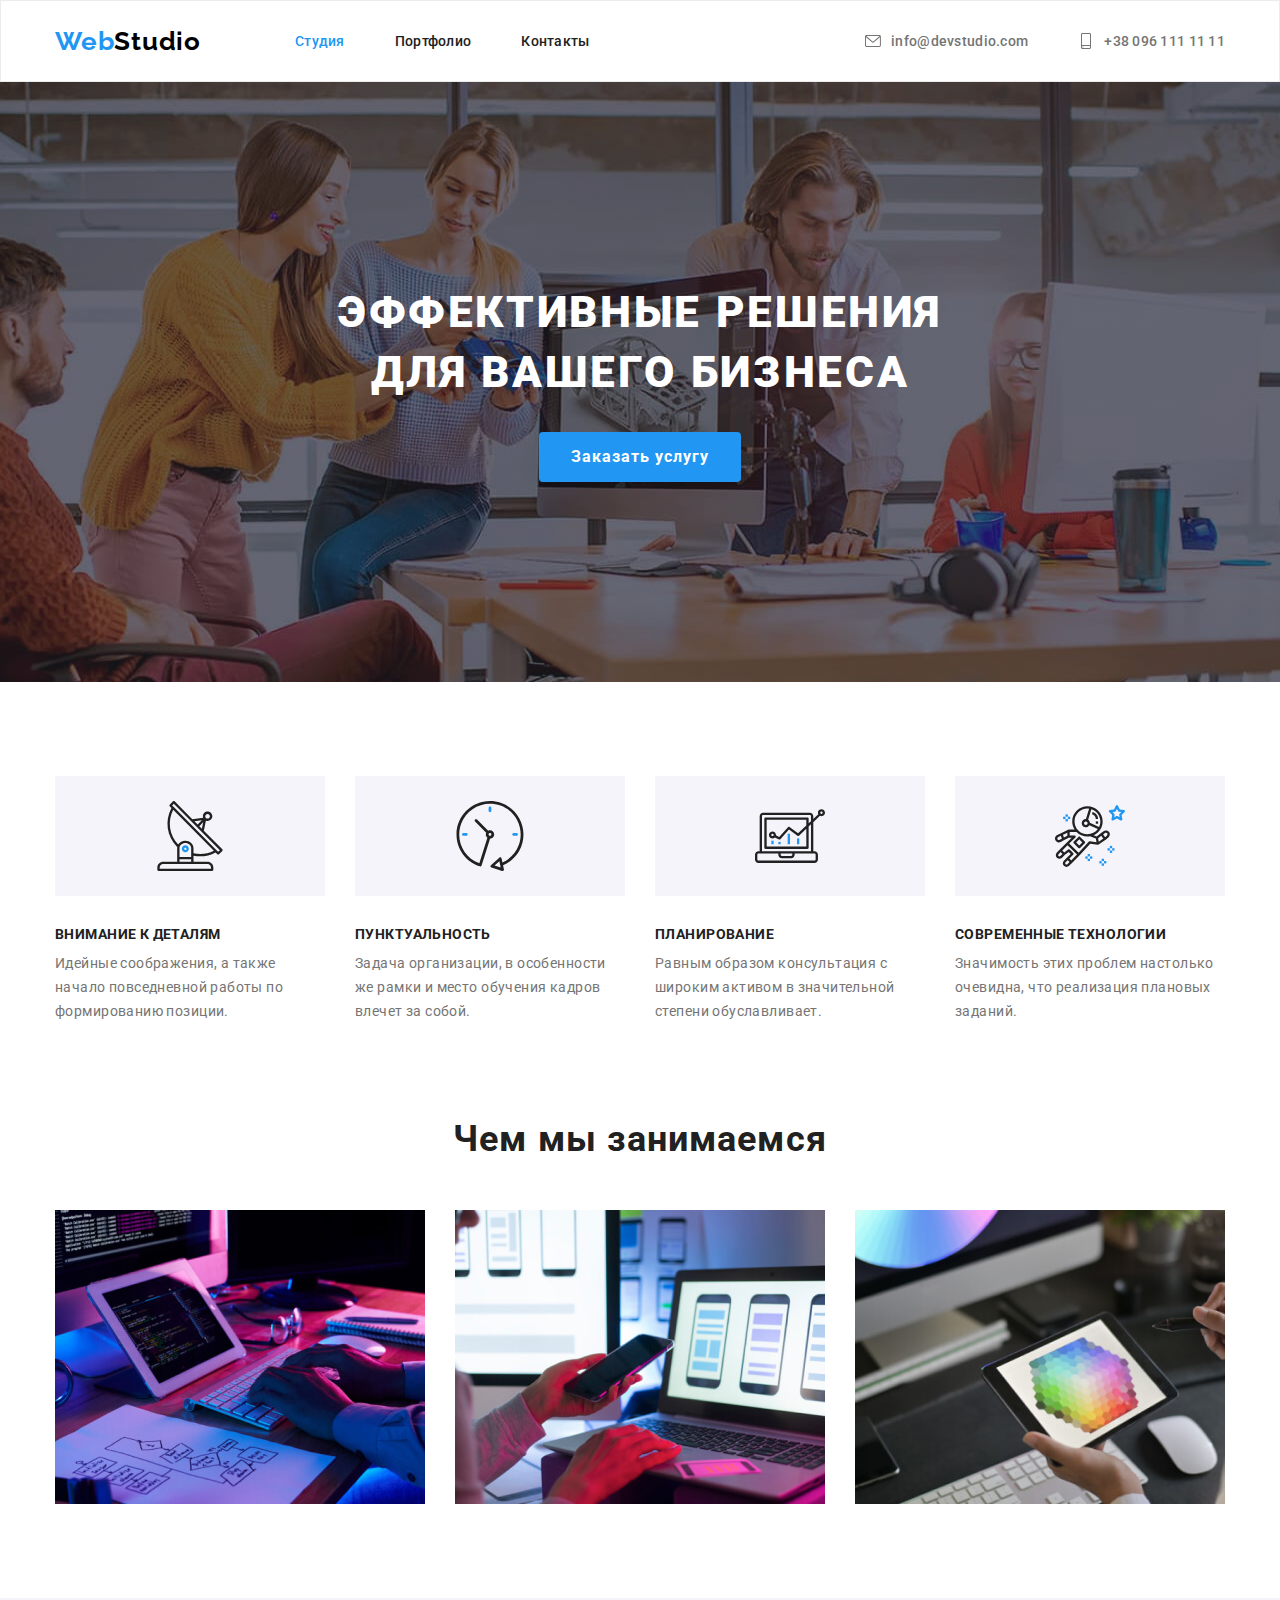
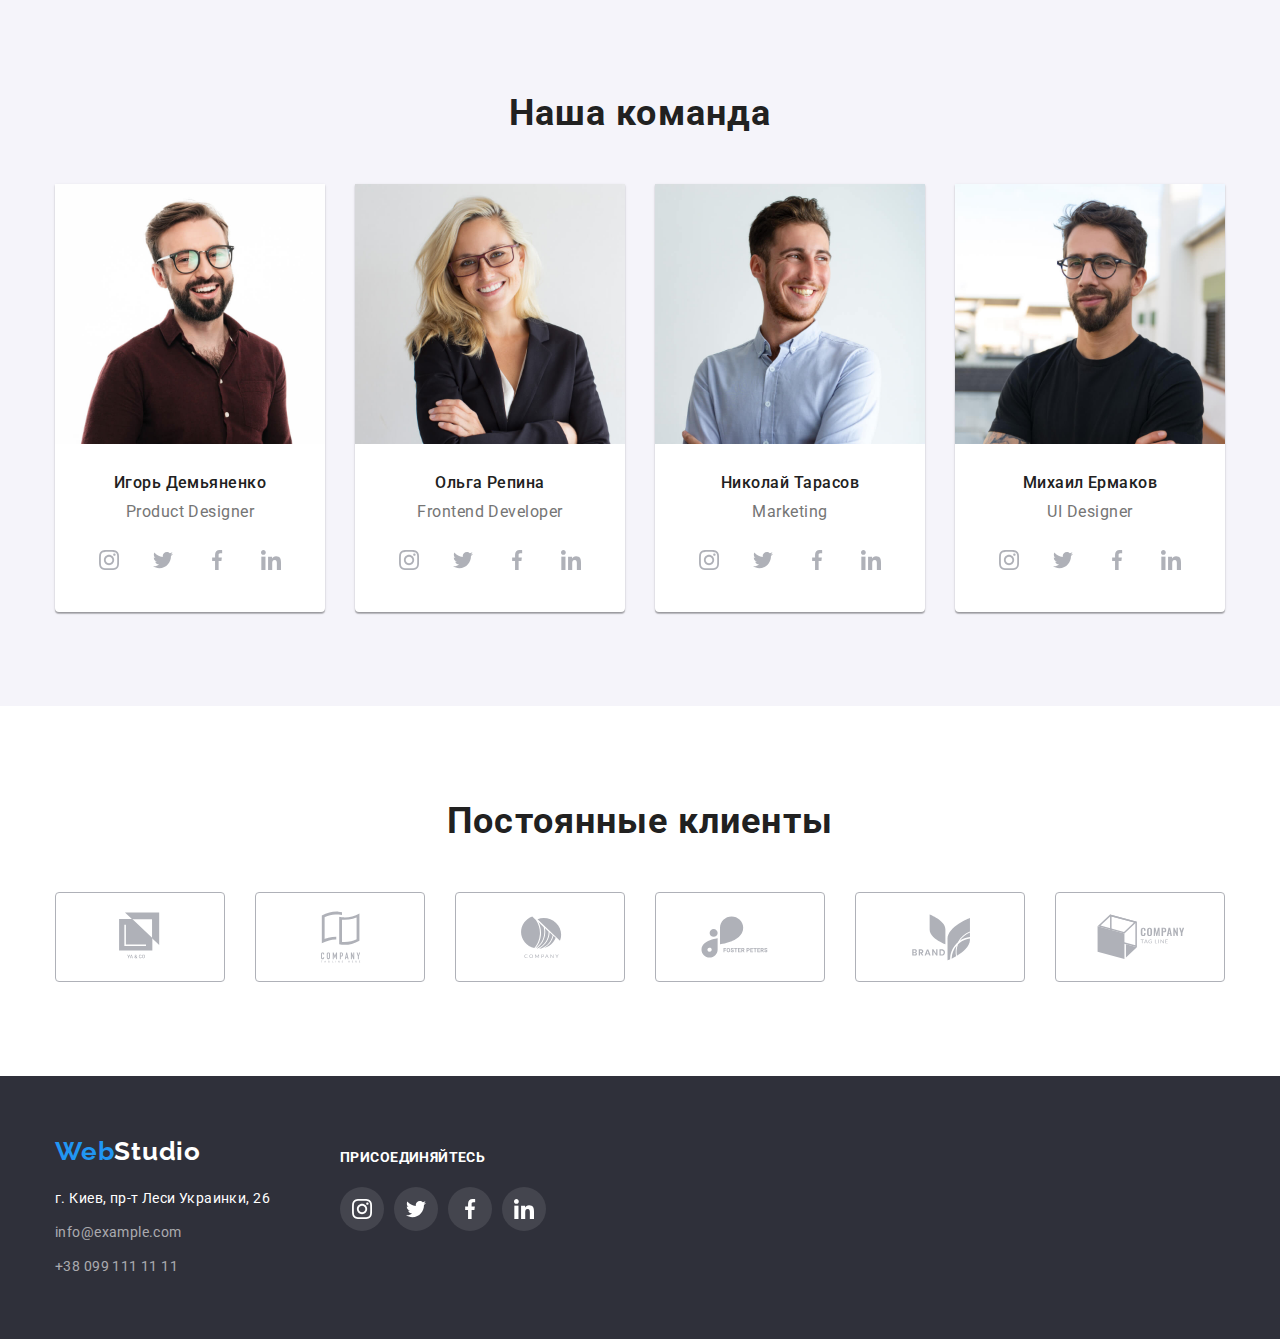
==== index.html @ aa5eb180 "Creating HW05" ====
<!DOCTYPE html>
<html lang="ru">
  <head>
    <meta charset="UTF-8" />
    <meta name="viewport" content="width=device-width, initial-scale=1.0" />
    <link
      rel="stylesheet"
      href="https://cdnjs.cloudflare.com/ajax/libs/modern-normalize/1.0.0/modern-normalize.css"
    />
    <link
      href="https://fonts.googleapis.com/css2?family=Raleway:wght@700&family=Roboto:wght@400;500;700;900&display=swap"
      rel="stylesheet"
    />
    <link rel="stylesheet" href="./css/style.css" />
    <title>Студия</title>
  </head>
  <body>
    <!-- HEADER -->
    <header class="header">
      <div class="container">
        <nav class="nav">
          <a
            class="logo link"
            href="./index.html"
            aria-label="логотип веб-студии"
            lang="en"
          >
            <span class="accent">Web</span
            ><span class="logo-light-theme">Studio</span>
          </a>
          <ul class="nav-list list">
            <li class="nav-list-item">
              <a class="nav-list-link link active" href="">Студия</a>
            </li>
            <li class="nav-list-item">
              <a class="nav-list-link link" href="./portfolio.html"
                >Портфолио</a
              >
            </li>
            <li class="nav-list-item">
              <a class="nav-list-link link" href="">Контакты</a>
            </li>
          </ul>
        </nav>
        <address class="header-address">
          <ul class="address-list list">
            <li class="address-list-item">
              <a
                class="header-contact-link link"
                href="mailto:info@devstudio.com"
              >
                <svg class="header-contact-svg">
                  <use href="./img/sprite.svg#envelope"></use>
                </svg>
                info@devstudio.com
              </a>
            </li>
            <li class="address-list-item">
              <a class="header-contact-link link" href="tel:+380961111111">
                <svg class="header-contact-svg">
                  <use href="./img/sprite.svg#smartphone"></use>
                </svg>
                +38 096 111 11 11
              </a>
            </li>
          </ul>
        </address>
      </div>
    </header>

    <main>
      <!-- HERO -->
      <section class="hero">
        <div class="container">
          <h1 class="hero-title">Эффективные решения для вашего бизнеса</h1>
          <button class="hero-button" type="button">Заказать услугу</button>
        </div>
      </section>

      <!-- FEATURES -->
      <section class="features section">
        <div class="container">
          <h2 class="title" hidden>Наши преимущества</h2>
          <ul class="features-list">
            <li class="features-list-item list">
              <h3 class="features-subtitle">Внимание к деталям</h3>
              <p class="features-description">
                Идейные соображения, а также начало повседневной работы по
                формированию позиции.
              </p>
            </li>
            <li class="features-list-item list">
              <h3 class="features-subtitle">Пунктуальность</h3>
              <p class="features-description">
                Задача организации, в особенности же рамки и место обучения
                кадров влечет за собой.
              </p>
            </li>
            <li class="features-list-item list">
              <h3 class="features-subtitle">Планирование</h3>
              <p class="features-description">
                Равным образом консультация с широким активом в значительной
                степени обуславливает.
              </p>
            </li>
            <li class="features-list-item list">
              <h3 class="features-subtitle">Современные технологии</h3>
              <p class="features-description">
                Значимость этих проблем настолько очевидна, что реализация
                плановых заданий.
              </p>
            </li>
          </ul>
        </div>
      </section>

      <!-- ACTIVITY -->
      <section class="activity">
        <div class="container">
          <h2 class="title">Чем мы занимаемся</h2>
          <ul class="activity-list list">
            <li class="activity-list-item">
              <img
                class="activity-list-img"
                src="./img/activity/act-1.jpg"
                alt="программист кодит для компьютера и планшета"
              />
            </li>
            <li class="activity-list-item">
              <img
                class="activity-list-img"
                src="./img/activity/act-2.jpg"
                alt="дизайнер выбирает вариант оформления приложения"
              />
            </li>
            <li class="activity-list-item">
              <img
                class="activity-list-img"
                src="./img/activity/act-3.jpg"
                alt="дизайнер выбирает цвет из палитры на планшете"
              />
            </li>
          </ul>
        </div>
      </section>

      <!-- TEAM -->
      <section class="team section">
        <div class="container">
          <h2 class="title">Наша команда</h2>
          <ul class="team-list list">
            <li class="team-list-item">
              <img
                class="team-list-img"
                src="./img/team/co-worker-1.jpg"
                alt="улыбающийся мужчина"
              />
              <h3 class="team-list-name">Игорь Демьяненко</h3>
              <p class="team-list-position" lang="en">Product Designer</p>
              <ul class="social-list list">
                <li class="social-list-item">
                  <a class="social-list-link" href="">
                    <svg class="social-link-svg">
                      <use href="./img/sprite.svg#instagram"></use>
                    </svg>
                  </a>
                </li>
                <li class="social-list-item">
                  <a class="social-list-link" href=""
                    ><svg class="social-link-svg">
                      <use href="./img/sprite.svg#twitter"></use>
                    </svg>
                  </a>
                </li>
                <li class="social-list-item">
                  <a class="social-list-link" href=""
                    ><svg class="social-link-svg">
                      <use href="./img/sprite.svg#facebook"></use>
                    </svg>
                  </a>
                </li>
                <li class="social-list-item">
                  <a class="social-list-link" href=""
                    ><svg class="social-link-svg">
                      <use href="./img/sprite.svg#linkedin"></use>
                    </svg>
                  </a>
                </li>
              </ul>
            </li>
            <li class="team-list-item">
              <img
                class="team-list-img"
                src="./img/team/co-worker-2.jpg"
                alt="улыбающаяся женщина"
              />
              <h3 class="team-list-name">Ольга Репина</h3>
              <p class="team-list-position" lang="en">Frontend Developer</p>
              <ul class="social-list list">
                <li class="social-list-item">
                  <a class="social-list-link" href="">
                    <svg class="social-link-svg">
                      <use href="./img/sprite.svg#instagram"></use>
                    </svg>
                  </a>
                </li>
                <li class="social-list-item">
                  <a class="social-list-link" href=""
                    ><svg class="social-link-svg">
                      <use href="./img/sprite.svg#twitter"></use>
                    </svg>
                  </a>
                </li>
                <li class="social-list-item">
                  <a class="social-list-link" href=""
                    ><svg class="social-link-svg">
                      <use href="./img/sprite.svg#facebook"></use>
                    </svg>
                  </a>
                </li>
                <li class="social-list-item">
                  <a class="social-list-link" href=""
                    ><svg class="social-link-svg">
                      <use href="./img/sprite.svg#linkedin"></use>
                    </svg>
                  </a>
                </li>
              </ul>
            </li>
            <li class="team-list-item">
              <img
                class="team-list-img"
                src="./img/team/co-worker-3.jpg"
                alt="улыбающийся мужчина"
              />
              <h3 class="team-list-name">Николай Тарасов</h3>
              <p class="team-list-position" lang="en">Marketing</p>
              <ul class="social-list list">
                <li class="social-list-item">
                  <a class="social-list-link" href="">
                    <svg class="social-link-svg">
                      <use href="./img/sprite.svg#instagram"></use>
                    </svg>
                  </a>
                </li>
                <li class="social-list-item">
                  <a class="social-list-link" href=""
                    ><svg class="social-link-svg">
                      <use href="./img/sprite.svg#twitter"></use>
                    </svg>
                  </a>
                </li>
                <li class="social-list-item">
                  <a class="social-list-link" href=""
                    ><svg class="social-link-svg">
                      <use href="./img/sprite.svg#facebook"></use>
                    </svg>
                  </a>
                </li>
                <li class="social-list-item">
                  <a class="social-list-link" href=""
                    ><svg class="social-link-svg">
                      <use href="./img/sprite.svg#linkedin"></use>
                    </svg>
                  </a>
                </li>
              </ul>
            </li>
            <li class="team-list-item">
              <img
                class="team-list-img"
                src="./img/team/co-worker-4.jpg"
                alt="улыбающийся мужчина"
              />
              <h3 class="team-list-name">Михаил Ермаков</h3>
              <p class="team-list-position" lang="en">UI Designer</p>
              <ul class="social-list list">
                <li class="social-list-item">
                  <a class="social-list-link" href="">
                    <svg class="social-link-svg">
                      <use href="./img/sprite.svg#instagram"></use>
                    </svg>
                  </a>
                </li>
                <li class="social-list-item">
                  <a class="social-list-link" href=""
                    ><svg class="social-link-svg">
                      <use href="./img/sprite.svg#twitter"></use>
                    </svg>
                  </a>
                </li>
                <li class="social-list-item">
                  <a class="social-list-link" href=""
                    ><svg class="social-link-svg">
                      <use href="./img/sprite.svg#facebook"></use>
                    </svg>
                  </a>
                </li>
                <li class="social-list-item">
                  <a class="social-list-link" href=""
                    ><svg class="social-link-svg">
                      <use href="./img/sprite.svg#linkedin"></use>
                    </svg>
                  </a>
                </li>
              </ul>
            </li>
          </ul>
        </div>
      </section>

      <!-- CUSTOMERS -->
      <section class="customers section">
        <div class="container">
          <h2 class="title">Постоянные клиенты</h2>
          <ul class="customers-list list">
            <li class="customers-list-item">
              <a href="" class="customers-list-link">
                <svg class="customers-svg">
                  <use href="./img/sprite.svg#client-1"></use>
                </svg>
              </a>
            </li>
            <li class="customers-list-item">
              <a href="" class="customers-list-link">
                <svg class="customers-svg">
                  <use href="./img/sprite.svg#client-2"></use>
                </svg>
              </a>
            </li>
            <li class="customers-list-item">
              <a href="" class="customers-list-link">
                <svg class="customers-svg">
                  <use href="./img/sprite.svg#client-3"></use>
                </svg>
              </a>
            </li>
            <li class="customers-list-item">
              <a href="" class="customers-list-link">
                <svg class="customers-svg">
                  <use href="./img/sprite.svg#client-4"></use>
                </svg>
              </a>
            </li>
            <li class="customers-list-item">
              <a href="" class="customers-list-link">
                <svg class="customers-svg">
                  <use href="./img/sprite.svg#client-5"></use>
                </svg>
              </a>
            </li>
            <li class="customers-list-item">
              <a href="" class="customers-list-link">
                <svg class="customers-svg">
                  <use href="./img/sprite.svg#client-6"></use>
                </svg>
              </a>
            </li>
          </ul>
        </div>
      </section>
    </main>

    <!-- FOOTER -->
    <footer class="footer">
      <div class="container">
        <div class="footer-block">
          <div class="address-block">
            <a
              class="logo link"
              href="./index.html"
              aria-label="логотип веб-студии"
              lang="en"
            >
              <span class="accent">Web</span
              ><span class="logo-dark-theme">Studio</span>
            </a>
            <address class="address">
              <ul class="address-list list">
                <li class="address-list-item">
                  <a
                    class="footer-address-link link"
                    href="https://goo.gl/maps/ESxDadosqfzoFddv7"
                    target="_blank"
                  >
                    г. Киев, пр-т Леси Украинки, 26
                  </a>
                </li>
                <li class="address-list-item">
                  <a
                    class="footer-contact-link link"
                    href="mailto:info@example.com"
                    >info@example.com</a
                  >
                </li>
                <li class="address-list-item">
                  <a class="footer-contact-link link" href="tel:+380991111111"
                    >+38 099 111 11 11</a
                  >
                </li>
              </ul>
            </address>
          </div>
          <div class="social-block">
            <h3 class="footer-social-title">Присоединяйтесь</h3>
            <ul class="social-list list">
              <li class="social-list-item">
                <a class="social-list-link" href="">
                  <svg class="social-link-svg">
                    <use href="./img/sprite.svg#instagram"></use>
                  </svg>
                </a>
              </li>
              <li class="social-list-item">
                <a class="social-list-link" href=""
                  ><svg class="social-link-svg">
                    <use href="./img/sprite.svg#twitter"></use>
                  </svg>
                </a>
              </li>
              <li class="social-list-item">
                <a class="social-list-link" href=""
                  ><svg class="social-link-svg">
                    <use href="./img/sprite.svg#facebook"></use>
                  </svg>
                </a>
              </li>
              <li class="social-list-item">
                <a class="social-list-link" href=""
                  ><svg class="social-link-svg">
                    <use href="./img/sprite.svg#linkedin"></use>
                  </svg>
                </a>
              </li>
            </ul>
          </div>
        </div>
      </div>
    </footer>
  </body>
</html>
---- css/style.css ----
:root {
  --main-font: "Roboto", sans-serif;
  --logo-font: "Raleway", sans-serif;
  --icon-color: #afb1b8;
  --accent-color: #2196f3;
  --title-color: #212121;
  --text-dark-color: #757575;
  --text-light-color: #fff;
  --logo-dark-color: #000;
  --logo-light-color: #fff;
  --background-dark-color: #2f303a;
  --background-light-color: #f5f4fa;
  --header-border-color: #ececec;
  --portfolio-border-color: #eee;
  --footer-contact-color: rgba(255, 255, 255, 0.6);
  --footer-social-color: rgba(255, 255, 255, 0.1);
}

/*========= COMPONENTS =========*/

*,
*::before,
*::after {
  padding: 0;
  margin: 0;
}

body {
  font-family: var(--main-font);
  font-style: normal;
}

img {
  display: block;
}

.list {
  list-style: none;
}

.link {
  text-decoration: none;
  font-style: normal;
}

.container {
  width: 1200px;
  padding: 0 15px;
  margin: 0 auto;
}

.section {
  padding-top: 94px;
  padding-bottom: 94px;
}

.logo {
  font-family: var(--logo-font);
  font-weight: 700;
  font-size: 26px;
  line-height: 1.192;
  letter-spacing: 0.03em;
}

.accent {
  color: var(--accent-color);
}

.logo-light-theme {
  color: var(--logo-dark-color);
}

.logo-dark-theme {
  color: var(--logo-light-color);
}

.title {
  padding-bottom: 50px;
  font-weight: 700;
  font-size: 36px;
  line-height: 1.167;
  letter-spacing: 0.03em;
  text-align: center;
  color: var(--title-color);
}

.footer {
  background: var(--background-dark-color);
}

/*========= HEADER =========*/

.header {
  border: 1px solid;
  border-color: var(--header-border-color);
}

.header .container {
  display: flex;
  align-items: center;
  height: 80px;
}

.nav {
  display: flex;
  align-items: center;
}

.logo {
  margin-right: 94px;
}

.nav-list {
  display: flex;
}

.nav-list-item:not(:last-child) {
  margin-right: 50px;
}

.header-address {
  display: flex;
  margin-left: auto;
}

.header .address-list {
  display: flex;
}

.header .address-list-item:not(:last-child) {
  margin-right: 50px;
}

.nav-list-link,
.header-contact-link {
  font-weight: 500;
  font-size: 14px;
  line-height: 1.143;
  letter-spacing: 0.02em;
}

.nav-list-link {
  color: var(--title-color);
}

.nav-list-link.active {
  color: var(--accent-color);
}

.header-contact-link {
  display: flex;
  align-items: center;
  color: var(--text-dark-color);
}

.header-contact-link .header-contact-svg {
  width: 16px;
  height: 16px;
  margin-right: 10px;
  fill: var(--text-dark-color);
}

.header-contact-link:hover .header-contact-svg {
  fill: var(--accent-color);
}

.header-contact-link:focus .header-contact-svg {
  fill: var(--accent-color);
}

.nav-list-link:hover,
.nav-list-link:focus,
.header-contact-link:hover,
.header-contact-link:focus,
.footer-address-link:hover,
.footer-address-link:focus,
.footer-contact-link:hover,
.footer-contact-link:focus {
  color: var(--accent-color);
}

/*========= HERO =========*/

.hero {
  padding: 200px 0;
  margin: 0 auto;
  background-image: linear-gradient(
      rgba(47, 48, 58, 0.4),
      rgba(47, 48, 58, 0.4)
    ),
    url("../img/hero/hero-background.jpg");
  background-repeat: no-repeat;
  background-size: cover;
  background-position: center;
}

.hero .container {
  display: flex;
  flex-direction: column;
  align-items: center;
}

.hero-title {
  width: 700px;
  padding-bottom: 30px;
  font-weight: 900;
  font-size: 44px;
  line-height: 1.364;
  text-align: center;
  letter-spacing: 0.06em;
  text-transform: uppercase;
  color: var(--text-light-color);
}

.hero-button {
  min-width: 200px;
  height: 50px;
  padding: 10px 32px;
  font-weight: 700;
  font-size: 16px;
  line-height: 1.875;
  text-align: center;
  letter-spacing: 0.06em;
  color: var(--text-light-color);
  background: var(--accent-color);
  box-shadow: 0px 4px 4px rgba(0, 0, 0, 0.15);
  border-style: none;
  border-radius: 4px;
}

/*========= FEATURES =========*/

.features .container {
  display: flex;
}

.features-list {
  display: flex;
}

.features-list-item {
  width: 270px;
  min-height: 100px;
}

.features-list-item::before {
  content: "";
  display: block;
  width: 270px;
  height: 120px;
  margin-bottom: 30px;
  background-color: var(--background-light-color);
  background-repeat: no-repeat;
  background-position: center;
}

.features-list-item:nth-child(1)::before {
  background-image: url(../img/features-svg/antenna.svg);
}

.features-list-item:nth-child(2)::before {
  background-image: url(../img/features-svg/clock.svg);
}

.features-list-item:nth-child(3)::before {
  background-image: url(../img/features-svg/diagram.svg);
}

.features-list-item:nth-child(4)::before {
  background-image: url(../img/features-svg/astronaut.svg);
}

.features-list-item:not(:last-child) {
  margin-right: 30px;
}

.features-subtitle {
  margin-bottom: 10px;
  font-weight: 700;
  font-size: 14px;
  line-height: 1.143;
  letter-spacing: 0.03em;
  text-transform: uppercase;
  color: var(--title-color);
}

.features-description {
  font-weight: 400;
  font-size: 14px;
  line-height: 1.714;
  letter-spacing: 0.03em;
  color: var(--text-dark-color);
}

/*========= ACTIVITY =========*/

.activity {
  padding-bottom: 94px;
}

.activity-list {
  display: flex;
  justify-content: space-between;
}

.activity-list-img {
  width: 370px;
  height: 294px;
}

.activity-list-item:not(:last-child) {
  margin-right: 30px;
}

/*========= TEAM =========*/

.team {
  background: var(--background-light-color);
}

.team-list {
  display: flex;
  justify-content: space-between;
}

.team-list-item {
  width: 270px;
  padding-bottom: 30px;
  background: var(--logo-light-color);
  box-shadow: 0px 1px 3px rgba(0, 0, 0, 0.12), 0px 1px 1px rgba(0, 0, 0, 0.14),
    0px 2px 1px rgba(0, 0, 0, 0.2);
  border-radius: 0px 0px 4px 4px;
}

.team-list-item:not(:last-child) {
  margin-right: 30px;
}

.team-list-img {
  width: 270px;
  height: 260px;
  margin-bottom: 30px;
}

.team-list-name {
  margin-bottom: 10px;
  font-weight: 500;
  font-size: 16px;
  line-height: 1.186;
  text-align: center;
  letter-spacing: 0.03em;
  color: var(--title-color);
}

.team-list-position {
  margin-bottom: 16px;
  font-weight: 400;
  font-size: 16px;
  line-height: 1.186;
  text-align: center;
  letter-spacing: 0.03em;
  color: var(--text-dark-color);
}

.social-list {
  display: flex;
  justify-content: space-between;
  width: 206px;
  margin: 0 auto;
}

.social-list-link {
  display: flex;
  align-items: center;
  justify-content: center;
  width: 44px;
  height: 44px;
  border-radius: 50%;
  background-color: var(--logo-light-color);
}

.social-link-svg {
  width: 20px;
  height: 20px;
  fill: var(--icon-color);
}

.social-list-link:hover {
  background-color: var(--accent-color);
}

.social-list-link:hover .social-link-svg {
  fill: var(--logo-light-color);
}

/*========= CUSTOMERS =========*/

.customers-list {
  display: flex;
  justify-content: space-between;
  margin: 0 auto;
}

.customers-list:not(:last-child) {
  margin-right: 30px;
}

.customers-list-link {
  display: flex;
  width: 170px;
  height: 90px;
}

.customers-svg {
  fill: var(--icon-color);
  border: 1px solid;
  border-color: var(--icon-color);
  border-radius: 4px;
}

.customers-list-link:hover .customers-svg {
  fill: var(--accent-color);
  border-color: var(--accent-color);
}

/*========= FOOTER =========*/

.footer {
  padding: 60px 0;
}

.footer-block {
  display: flex;
}

.footer .address-list {
  display: flex;
  flex-direction: column;
  margin-top: 20px;
  margin-right: 70px;
}

.footer .address-list-item:not(:last-child) {
  margin-bottom: 10px;
}

.footer-address-link,
.footer-contact-link {
  font-weight: 400;
  font-size: 14px;
  line-height: 1.714;
  letter-spacing: 0.03em;
}

.footer-address-link {
  color: var(--text-light-color);
}

.footer-contact-link {
  color: var(--footer-contact-color);
}

.footer-social-title {
  margin-bottom: 20px;
  font-weight: bold;
  font-size: 14px;
  line-height: 1.33;
  letter-spacing: 0.03em;
  text-transform: uppercase;
  color: var(--text-light-color);
}

.social-block {
  margin-top: 12px;
}

.footer .social-list-link {
  background-color: var(--footer-social-color);
}

.footer .social-list-link:hover {
  background-color: var(--accent-color);
}

.footer .social-list-link .social-link-svg {
  fill: var(--logo-light-color);
}

.footer .social-list-link:hover .social-link-svg {
  fill: var(--logo-light-color);
}

/*========= PORTFOLIO =========*/

.portfolio-filter {
  display: flex;
  justify-content: center;
  margin-bottom: 50px;
}

.portfolio-filter .filter-btn:not(:last-child) {
  margin-right: 8px;
}

.filter-btn {
  height: 38px;
  padding: 6px 22px;
  font-family: var(--main-font);
  font-style: normal;
  font-weight: 500;
  font-size: 16px;
  line-height: 1.625;
  letter-spacing: 0.03em;
  color: var(--title-color);
  text-align: center;
  background: var(--background-light-color);
  border-style: none;
  border-radius: 4px;
}

.filter-btn:hover,
.filter-btn:focus {
  color: var(--text-light-color);
  background-color: var(--accent-color);
}

.portfolio-list {
  display: flex;
  flex-wrap: wrap;
}

.portfolio-list {
  display: flex;
  flex-wrap: wrap;
}
.portfolio-list-item {
  margin-right: 30px;
  margin-bottom: 30px;
}
.portfolio-list-item:nth-child(3n) {
  margin-right: 0;
}

.portfolio-list-item:nth-last-child(-n + 3) {
  margin-bottom: 0;
}

.portfolio-list-item {
  width: 370px;
  height: 404px;
  background-color: var(--text-light-color);
  box-sizing: border-box;
  border: 1px solid;
  border-color: var(--portfolio-border-color);
}

.portfolio-list-item:hover {
  box-shadow: 0px 1px 1px rgba(0, 0, 0, 0.12), 0px 4px 4px rgba(0, 0, 0, 0.06),
    1px 4px 6px rgba(0, 0, 0, 0.16);
}

.portfolio-image {
  width: 370px;
  height: 294px;
}

.portfolio-description {
  width: 370px;
  height: 110px;
  padding: 20px 24px;
}

.portfolio-subtitle {
  margin-bottom: 4px;
  font-weight: 700;
  font-size: 18px;
  line-height: 2;
  letter-spacing: 0.06em;
  color: var(--title-color);
}

.portfolio-project {
  font-weight: normal;
  font-size: 16px;
  line-height: 1.875;
  letter-spacing: 0.03em;
  color: var(--text-dark-color);
}
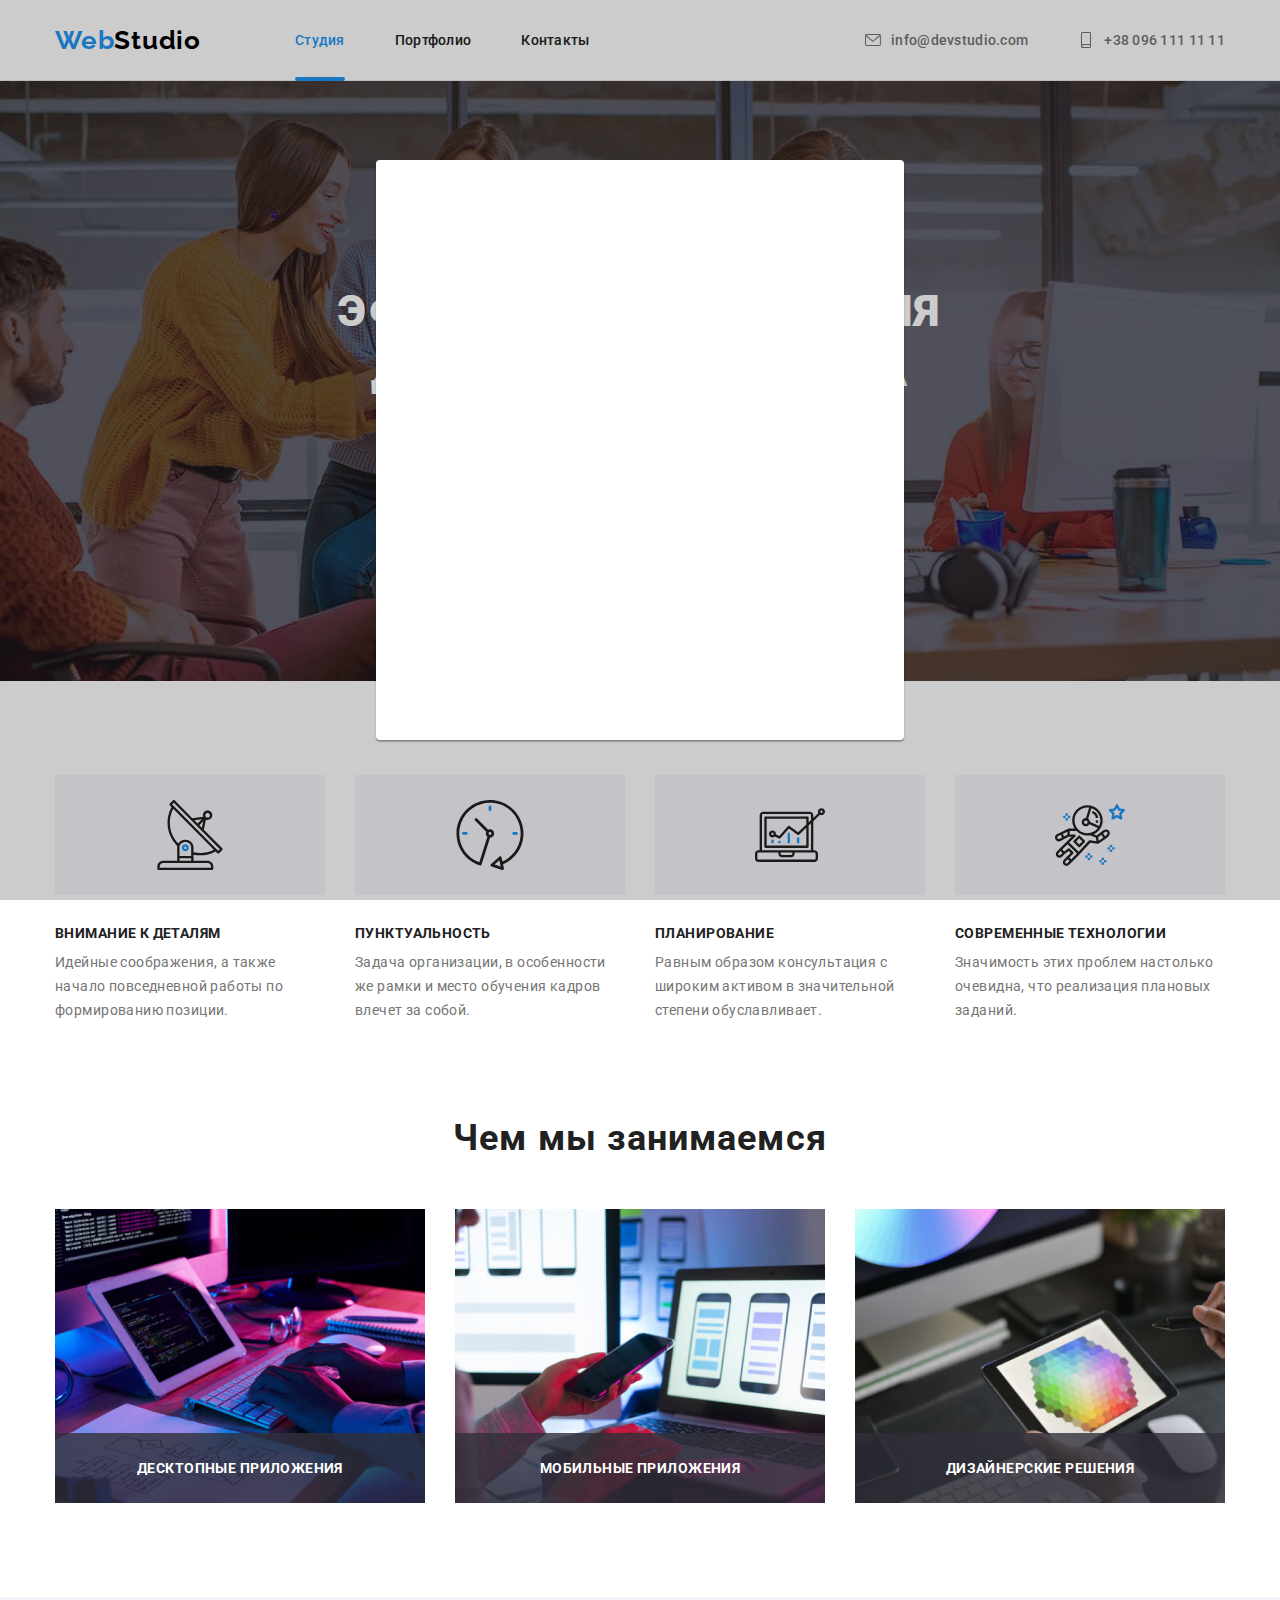
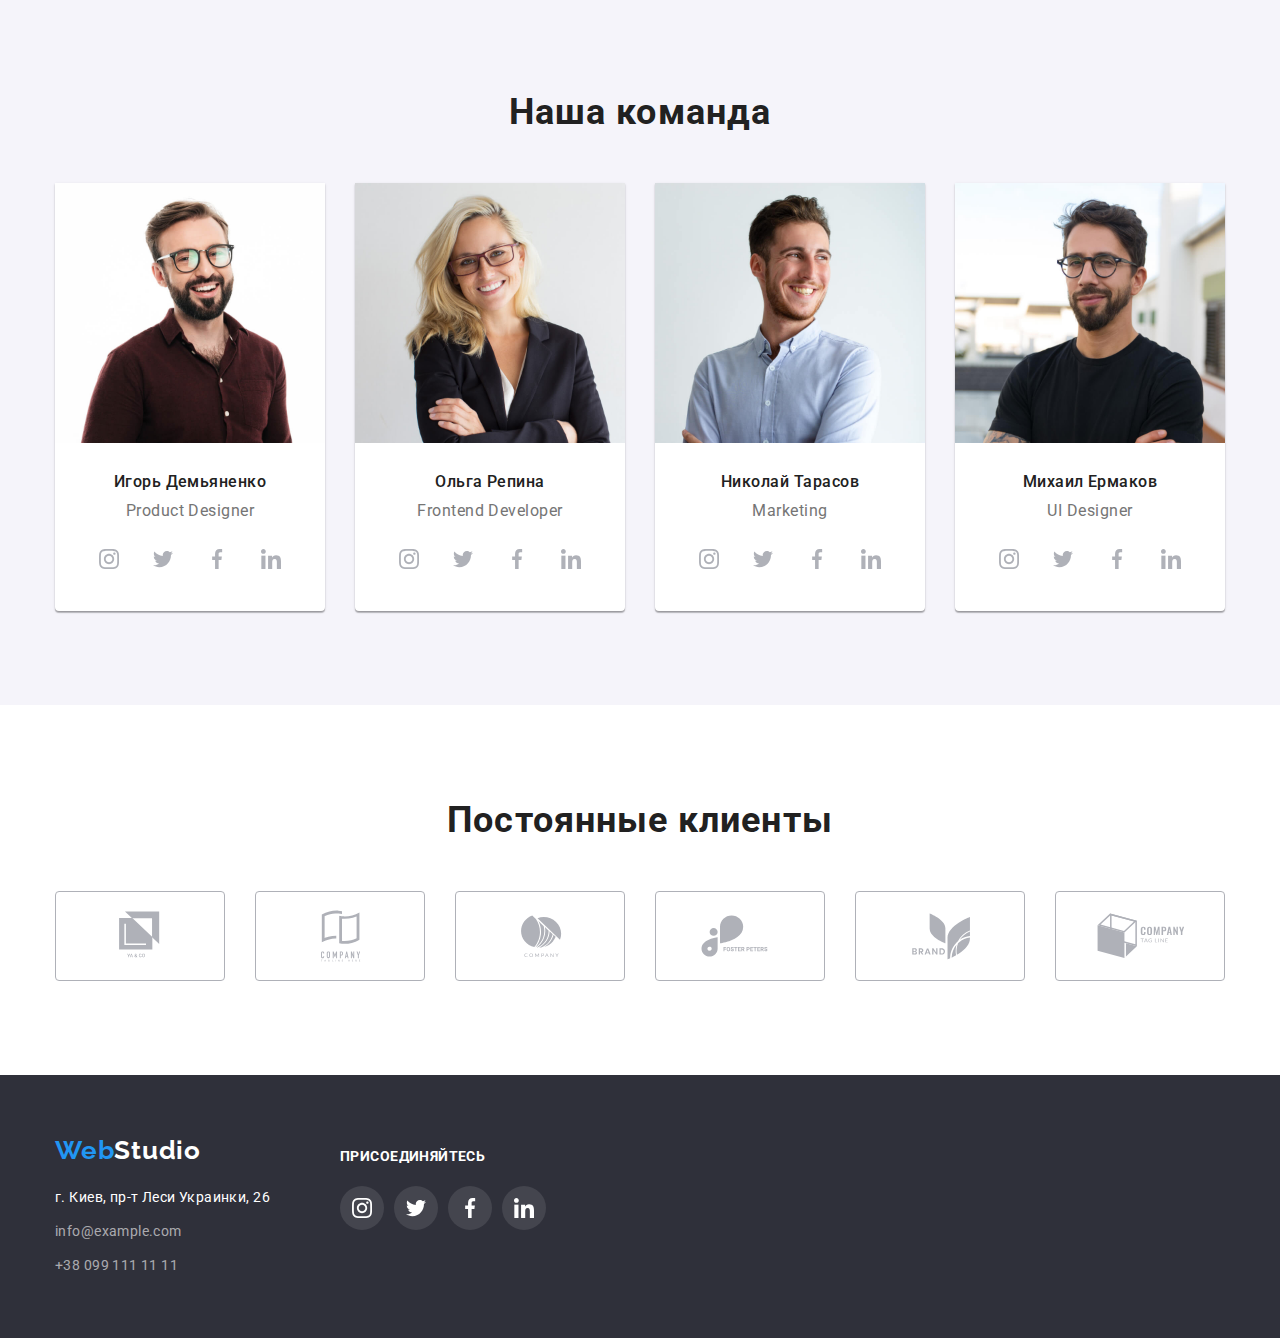
==== commit f3af4d86: "Adding modal window" ====
--- a/index.html
+++ b/index.html
@@ -120,25 +120,40 @@
           <h2 class="title">Чем мы занимаемся</h2>
           <ul class="activity-list list">
             <li class="activity-list-item">
-              <img
-                class="activity-list-img"
-                src="./img/activity/act-1.jpg"
-                alt="программист кодит для компьютера и планшета"
-              />
+              <div class="activity-item-wrapper">
+                <img
+                  class="activity-list-img"
+                  src="./img/activity/act-1.jpg"
+                  alt="программист кодит для компьютера и планшета"
+                />
+                <div class="activity-overlay">
+                  <p class="activity-description">Десктопные приложения</p>
+                </div>
+              </div>
             </li>
             <li class="activity-list-item">
-              <img
-                class="activity-list-img"
-                src="./img/activity/act-2.jpg"
-                alt="дизайнер выбирает вариант оформления приложения"
-              />
+              <div class="activity-item-wrapper">
+                <img
+                  class="activity-list-img"
+                  src="./img/activity/act-2.jpg"
+                  alt="дизайнер выбирает вариант оформления приложения"
+                />
+                <div class="activity-overlay">
+                  <p class="activity-description">Мобильные приложения</p>
+                </div>
+              </div>
             </li>
             <li class="activity-list-item">
-              <img
-                class="activity-list-img"
-                src="./img/activity/act-3.jpg"
-                alt="дизайнер выбирает цвет из палитры на планшете"
-              />
+              <div class="activity-item-wrapper">
+                <img
+                  class="activity-list-img"
+                  src="./img/activity/act-3.jpg"
+                  alt="дизайнер выбирает цвет из палитры на планшете"
+                />
+                <div class="activity-overlay">
+                  <p class="activity-description">Дизайнерские решения</p>
+                </div>
+              </div>
             </li>
           </ul>
         </div>
@@ -437,5 +452,10 @@
         </div>
       </div>
     </footer>
+    <div class="back-drop">
+      <div class="modal-window">
+        <div class="modal"></div>
+      </div>
+    </div>
   </body>
 </html>
--- a/css/style.css
+++ b/css/style.css
@@ -12,6 +12,7 @@
   --background-light-color: #f5f4fa;
   --header-border-color: #ececec;
   --portfolio-border-color: #eee;
+  --portfolio-overlay-color: rgba(33, 150, 243, 0.9);
   --footer-contact-color: rgba(255, 255, 255, 0.6);
   --footer-social-color: rgba(255, 255, 255, 0.1);
 }
@@ -30,6 +31,20 @@
   font-style: normal;
 }
 
+a {
+  font-weight: 500;
+  font-size: 14px;
+  line-height: 1.143;
+  letter-spacing: 0.02em;
+  text-decoration: none;
+  transition: all 250ms cubic-bezier(0.4, 0, 0.2, 1);
+}
+
+a:hover,
+a:focus {
+  color: var(--accent-color);
+}
+
 img {
   display: block;
 }
@@ -39,7 +54,6 @@
 }
 
 .link {
-  text-decoration: none;
   font-style: normal;
 }
 
@@ -91,12 +105,12 @@
 /*========= HEADER =========*/
 
 .header {
-  border: 1px solid;
-  border-color: var(--header-border-color);
+  border-bottom: 1px solid var(--header-border-color);
 }
 
 .header .container {
   display: flex;
+  justify-content: space-between;
   align-items: center;
   height: 80px;
 }
@@ -104,6 +118,7 @@
 .nav {
   display: flex;
   align-items: center;
+  height: 80px;
 }
 
 .logo {
@@ -112,6 +127,8 @@
 
 .nav-list {
   display: flex;
+  align-items: center;
+  height: 80px;
 }
 
 .nav-list-item:not(:last-child) {
@@ -120,7 +137,6 @@
 
 .header-address {
   display: flex;
-  margin-left: auto;
 }
 
 .header .address-list {
@@ -131,20 +147,28 @@
   margin-right: 50px;
 }
 
-.nav-list-link,
-.header-contact-link {
-  font-weight: 500;
-  font-size: 14px;
-  line-height: 1.143;
-  letter-spacing: 0.02em;
-}
-
 .nav-list-link {
+  display: block;
+  position: relative;
+  padding-top: 32px;
+  padding-bottom: 32px;
   color: var(--title-color);
 }
 
-.nav-list-link.active {
+.active {
   color: var(--accent-color);
+}
+
+.active::after {
+  content: "";
+  position: absolute;
+  left: 0;
+  bottom: -1px;
+  display: block;
+  width: 100%;
+  height: 4px;
+  background-color: var(--accent-color);
+  border-radius: 2px;
 }
 
 .header-contact-link {
@@ -158,25 +182,12 @@
   height: 16px;
   margin-right: 10px;
   fill: var(--text-dark-color);
-}
-
-.header-contact-link:hover .header-contact-svg {
-  fill: var(--accent-color);
-}
-
+  transition: all 250ms cubic-bezier(0.4, 0, 0.2, 1);
+}
+
+.header-contact-link:hover .header-contact-svg,
 .header-contact-link:focus .header-contact-svg {
   fill: var(--accent-color);
-}
-
-.nav-list-link:hover,
-.nav-list-link:focus,
-.header-contact-link:hover,
-.header-contact-link:focus,
-.footer-address-link:hover,
-.footer-address-link:focus,
-.footer-contact-link:hover,
-.footer-contact-link:focus {
-  color: var(--accent-color);
 }
 
 /*========= HERO =========*/
@@ -312,6 +323,32 @@
   margin-right: 30px;
 }
 
+.activity-list-item {
+  position: relative;
+}
+
+.activity-overlay {
+  position: absolute;
+  display: flex;
+  justify-content: center;
+  align-items: center;
+  width: 100%;
+  height: 70px;
+  left: 0;
+  bottom: 0;
+  background: rgba(47, 48, 58, 0.8);
+}
+
+.activity-description {
+  display: block;
+  font-weight: bold;
+  font-size: 14px;
+  line-height: 1.143;
+  letter-spacing: 0.03em;
+  text-transform: uppercase;
+  color: var(--text-light-color);
+}
+
 /*========= TEAM =========*/
 
 .team {
@@ -383,6 +420,7 @@
   width: 20px;
   height: 20px;
   fill: var(--icon-color);
+  transition: all 250ms cubic-bezier(0.4, 0, 0.2, 1);
 }
 
 .social-list-link:hover {
@@ -416,6 +454,7 @@
   border: 1px solid;
   border-color: var(--icon-color);
   border-radius: 4px;
+  transition: all 250ms cubic-bezier(0.4, 0, 0.2, 1);
 }
 
 .customers-list-link:hover .customers-svg {
@@ -516,6 +555,7 @@
   background: var(--background-light-color);
   border-style: none;
   border-radius: 4px;
+  transition: all 250ms cubic-bezier(0.4, 0, 0.2, 1);
 }
 
 .filter-btn:hover,
@@ -586,3 +626,63 @@
   letter-spacing: 0.03em;
   color: var(--text-dark-color);
 }
+
+.portfolio-image-wrapper {
+  position: relative;
+  overflow: hidden;
+}
+
+.portfolio-overlay {
+  position: absolute;
+  left: 0;
+  top: 0;
+  display: flex;
+  justify-content: center;
+  align-items: center;
+  width: 100%;
+  height: 100%;
+  background: var(--portfolio-overlay-color);
+  transform: translateY(100%);
+  transition: all 250ms cubic-bezier(0.4, 0, 0.2, 1);
+}
+
+.portfolio-list-item:hover .portfolio-overlay {
+  transform: translateY(0);
+}
+
+.portfolio-overlay-description {
+  display: block;
+  width: 322px;
+  /* height: 168px; */
+  font-size: 18px;
+  line-height: 1.556;
+  letter-spacing: 0.03em;
+  color: var(--text-light-color);
+}
+
+.back-drop {
+  position: fixed;
+  overflow: auto;
+  top: 0;
+  left: 0;
+  width: 100%;
+  height: 100%;
+  background-color: rgba(0, 0, 0, 0.2);
+}
+
+.modal-window {
+  display: flex;
+  justify-content: center;
+  align-items: center;
+  min-height: 100%;
+  padding: 15px;
+}
+
+.modal {
+  width: 528px;
+  height: 580px;
+  background: var(--text-light-color);
+  box-shadow: 0px 1px 3px rgba(0, 0, 0, 0.12), 0px 1px 1px rgba(0, 0, 0, 0.14),
+    0px 2px 1px rgba(0, 0, 0, 0.2);
+  border-radius: 4px;
+}
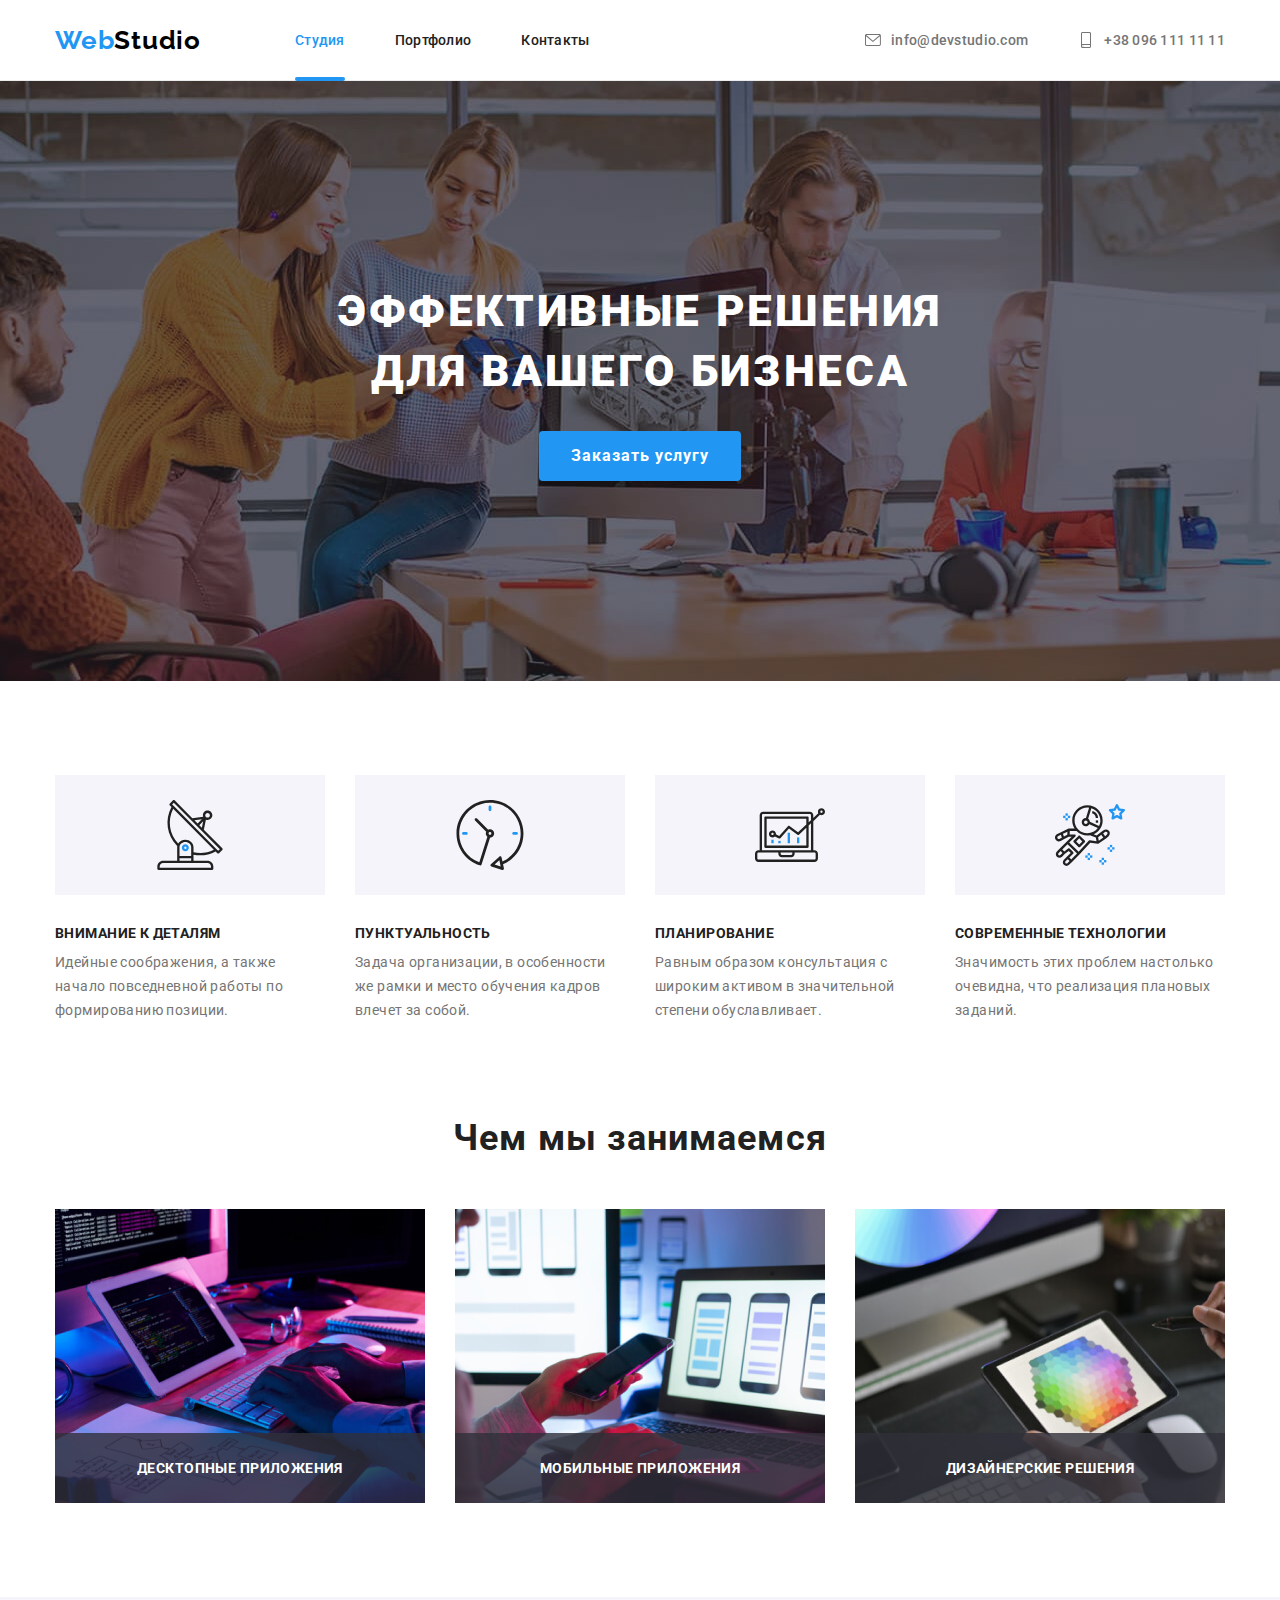
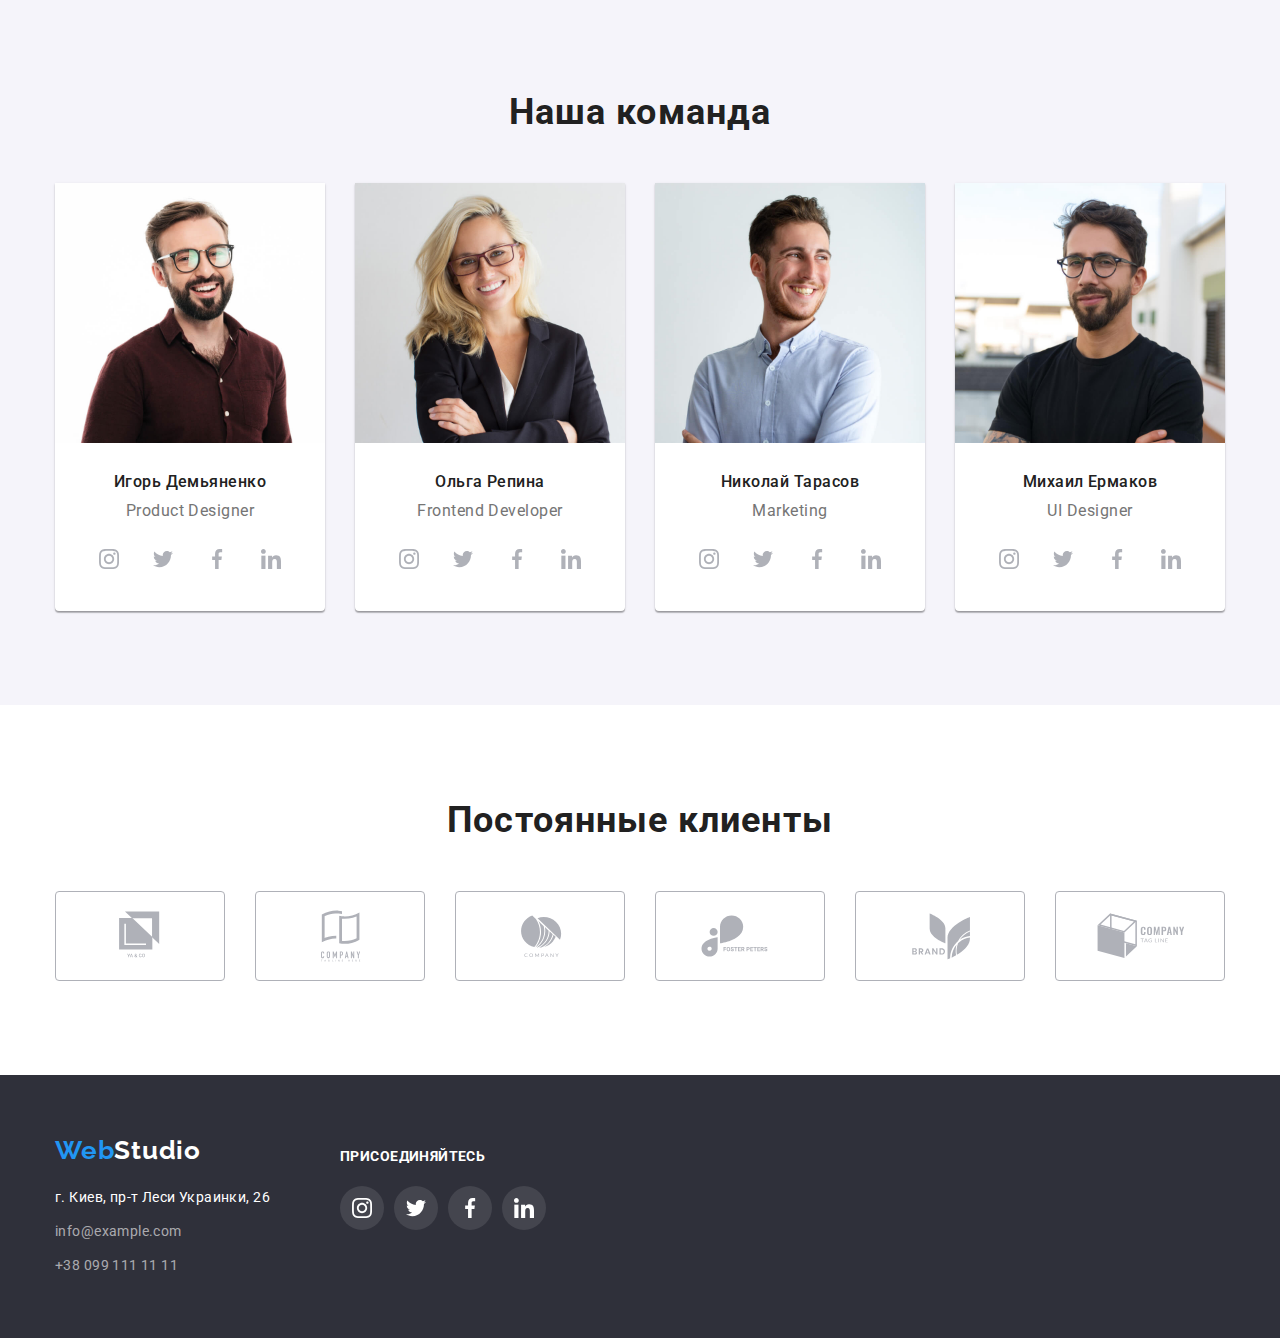
==== commit 6e94a826: "Modal effects" ====
--- a/index.html
+++ b/index.html
@@ -73,7 +73,9 @@
       <section class="hero">
         <div class="container">
           <h1 class="hero-title">Эффективные решения для вашего бизнеса</h1>
-          <button class="hero-button" type="button">Заказать услугу</button>
+          <button class="hero-button" type="button" data-modal-open>
+            Заказать услугу
+          </button>
         </div>
       </section>
 
@@ -452,10 +454,16 @@
         </div>
       </div>
     </footer>
-    <div class="back-drop">
+
+    <!-- MODAL WINDOW -->
+    <div class="backdrop is-hidden" data-modal>
       <div class="modal-window">
-        <div class="modal"></div>
+        <div class="modal">
+          <p class="modal-description">А оно вам надо?</p>
+          <button class="close-modal" type="button" data-modal-close>X</button>
+        </div>
       </div>
     </div>
+    <script src="./js/modal.js"></script>
   </body>
 </html>
--- a/css/style.css
+++ b/css/style.css
@@ -660,7 +660,9 @@
   color: var(--text-light-color);
 }
 
-.back-drop {
+/*======= MODAL WINDOW =======*/
+
+.backdrop {
   position: fixed;
   overflow: auto;
   top: 0;
@@ -668,6 +670,17 @@
   width: 100%;
   height: 100%;
   background-color: rgba(0, 0, 0, 0.2);
+  opacity: 1;
+  transition: opacity 350ms cubic-bezier(0.4, 0, 0.2, 1);
+}
+
+.backdrop.is-hidden {
+  opacity: 0;
+  pointer-events: none;
+}
+
+.backdrop.is-hidden .modal {
+  transform: scale(0.1);
 }
 
 .modal-window {
@@ -679,10 +692,34 @@
 }
 
 .modal {
+  position: relative;
+  display: flex;
+  justify-content: center;
+  align-items: center;
   width: 528px;
-  height: 580px;
+  height: 578px;
   background: var(--text-light-color);
   box-shadow: 0px 1px 3px rgba(0, 0, 0, 0.12), 0px 1px 1px rgba(0, 0, 0, 0.14),
     0px 2px 1px rgba(0, 0, 0, 0.2);
   border-radius: 4px;
-}
+  transform: scale(1);
+  transition: transform 350ms cubic-bezier(0.4, 0, 0.2, 1);
+}
+
+.modal-description {
+  display: block;
+  font-weight: bold;
+  font-size: 36px;
+  line-height: 1.143;
+  letter-spacing: 0.03em;
+  text-transform: uppercase;
+  color: var(--title-color);
+}
+
+.close-modal {
+  position: absolute;
+  right: 8px;
+  top: 8px;
+  width: 30px;
+  height: 30px;
+}
